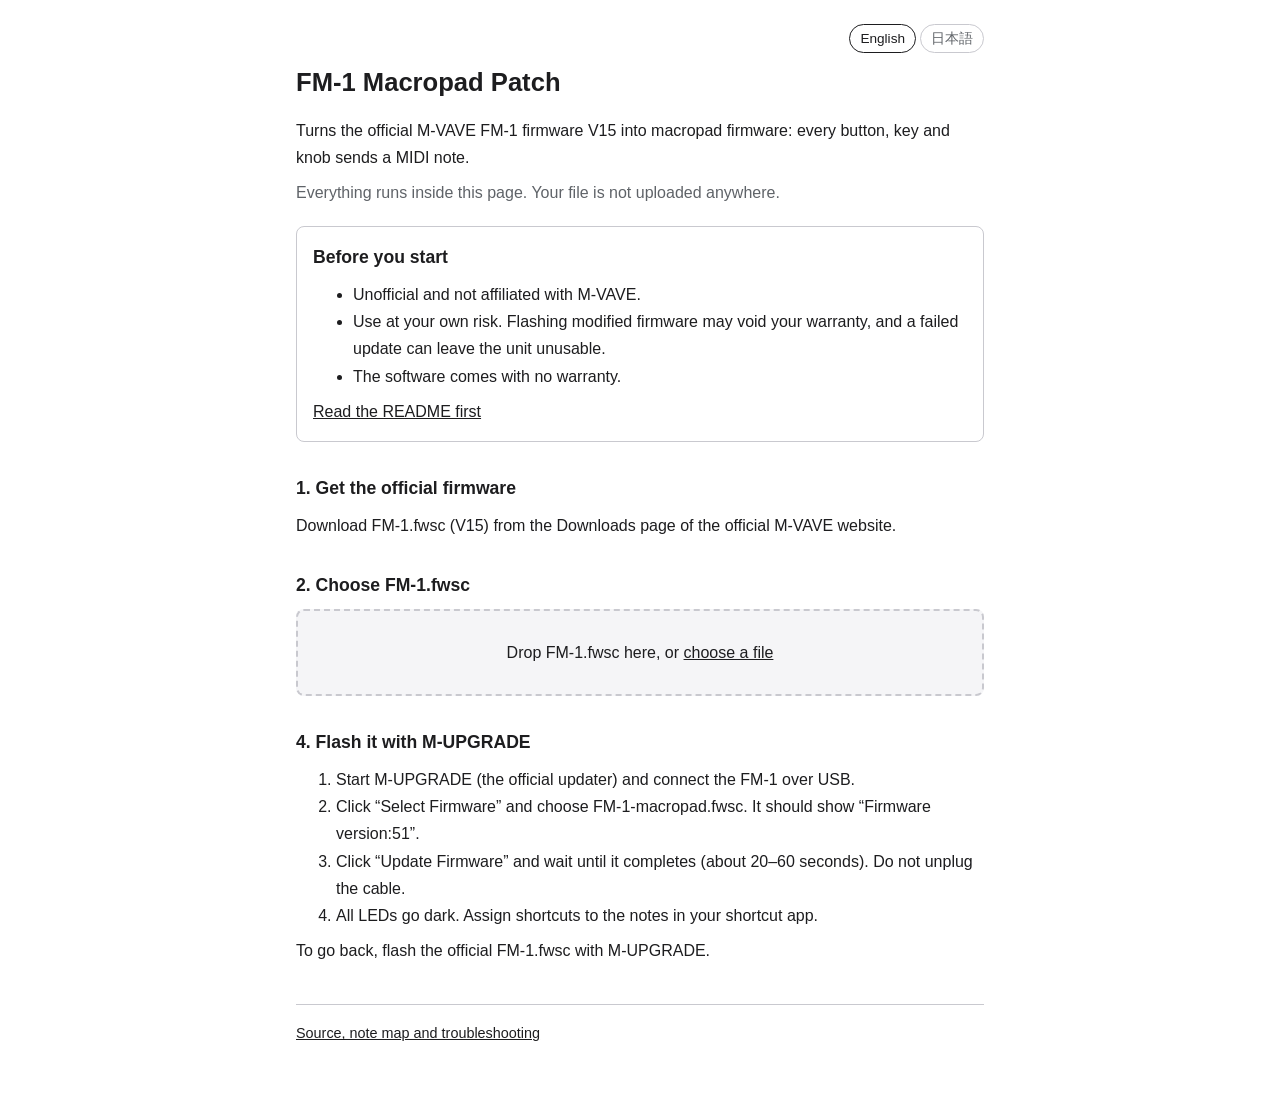
==== docs/index.html @ 9331178f "Initial release candidate Co-Authored-By: Claude Opus 5.5 <noreply@anthropic.com>" ====
<!doctype html>
<html lang="en">
<head>
<meta charset="utf-8">
<meta name="viewport" content="width=device-width, initial-scale=1">
<meta http-equiv="Content-Security-Policy" content="default-src 'none'; script-src 'sha256-F36g18kJxnpyxcwaMQvon4078JYn/n/a5xPCTMk+abI='; style-src 'sha256-Yjx1N4T/GrmYf47Fwh4jRkwu+U7LwGUMo6tkCJ23PoU='; base-uri 'none'; form-action 'none'">
<meta name="referrer" content="no-referrer">
<title>FM-1 Macropad Patch</title>
<style>:root {
  --bg: #ffffff;
  --fg: #1d1d1f;
  --muted: #5f6368;
  --line: #c9c9cf;
  --panel: #f5f5f7;
  --accent: #1d1d1f;
  --accent-fg: #ffffff;
  --ok: #1e7b34;
  --ng: #b3261e;
}
@media (prefers-color-scheme: dark) {
  :root {
    --bg: #161618;
    --fg: #ececf0;
    --muted: #a0a0a8;
    --line: #3a3a40;
    --panel: #212125;
    --accent: #ececf0;
    --accent-fg: #161618;
    --ok: #6fcf86;
    --ng: #ff8a80;
  }
}
* { box-sizing: border-box; }
body {
  margin: 0;
  background: var(--bg);
  color: var(--fg);
  font: 16px/1.7 -apple-system, BlinkMacSystemFont, "Segoe UI", "Hiragino Sans", "Yu Gothic UI", "Noto Sans JP", sans-serif;
}
main { max-width: 720px; margin: 0 auto; padding: 24px 16px 48px; }
h1 { font-size: 1.6rem; margin: 8px 0 12px; }
h2 { font-size: 1.1rem; margin: 32px 0 8px; }
p, ul, ol { margin: 8px 0; }
a { color: inherit; }
code, pre { font-family: ui-monospace, SFMono-Regular, Menlo, Consolas, monospace; font-size: 0.85rem; }
.lang { display: flex; justify-content: flex-end; gap: 4px; }
.lang button {
  font: inherit; font-size: 0.85rem; padding: 2px 10px; cursor: pointer;
  background: transparent; color: var(--muted); border: 1px solid var(--line); border-radius: 999px;
}
.lang button[aria-pressed="true"] { color: var(--fg); border-color: var(--fg); }
.local { color: var(--muted); }
.warn { border: 1px solid var(--line); border-radius: 8px; padding: 4px 16px 8px; margin-top: 20px; }
.warn h2 { margin-top: 12px; }
.drop {
  border: 2px dashed var(--line); border-radius: 8px; padding: 28px 16px; text-align: center;
  background: var(--panel);
}
.drop.over { border-color: var(--fg); }
.pick { cursor: pointer; text-decoration: underline; }
.pick input { position: absolute; width: 1px; height: 1px; opacity: 0; }
.pick:focus-within { outline: 2px solid var(--fg); outline-offset: 2px; }
.checks { list-style: none; padding: 0; }
.checks .ok { color: var(--ok); }
.checks .ng { color: var(--ng); }
.error { color: var(--ng); }
details pre { background: var(--panel); padding: 8px 12px; border-radius: 6px; overflow-x: auto; }
.button {
  display: inline-block; padding: 10px 20px; border-radius: 8px; text-decoration: none;
  background: var(--accent); color: var(--accent-fg); font-weight: 600;
}
.sha { color: var(--muted); font-size: 0.9rem; }
.sha code { word-break: break-all; }
footer { margin-top: 40px; padding-top: 16px; border-top: 1px solid var(--line); font-size: 0.9rem; }
</style>
</head>
<body>
<main>
  <nav class="lang" aria-label="Language">
    <button id="lang-en" type="button" aria-pressed="true">English</button>
    <button id="lang-ja" type="button" aria-pressed="false">日本語</button>
  </nav>

  <h1 data-i18n="title">FM-1 Macropad Patch</h1>
  <p data-i18n="lead"></p>
  <p class="local" data-i18n="local"></p>

  <section class="warn" aria-labelledby="warn-title">
    <h2 id="warn-title" data-i18n="warnTitle"></h2>
    <ul>
      <li data-i18n="warn1"></li>
      <li data-i18n="warn2"></li>
      <li data-i18n="warn3"></li>
    </ul>
    <p><a id="readme-link" rel="noopener" data-i18n="warnMore"></a></p>
  </section>

  <section>
    <h2 data-i18n="step1"></h2>
    <p data-i18n="step1Body"></p>
  </section>

  <section>
    <h2 data-i18n="step2"></h2>
    <div id="drop" class="drop">
      <span data-i18n="drop"></span>
      <label class="pick"><input id="file" type="file" accept=".fwsc"><span data-i18n="choose"></span></label>
    </div>
    <ul id="checks" class="checks" aria-live="polite"></ul>
    <p id="error" class="error" hidden></p>
    <details id="detail" hidden>
      <summary data-i18n="details"></summary>
      <pre id="detail-body"></pre>
    </details>
  </section>

  <section id="result" hidden>
    <h2 data-i18n="step3"></h2>
    <p><a id="download" class="button" download="FM-1-macropad.fwsc" data-i18n="download"></a></p>
    <p class="sha"><span data-i18n="outSha"></span><br><code id="out-sha"></code></p>
  </section>

  <section>
    <h2 data-i18n="step4"></h2>
    <ol>
      <li data-i18n="step4a"></li>
      <li data-i18n="step4b"></li>
      <li data-i18n="step4c"></li>
      <li data-i18n="step4d"></li>
    </ol>
    <p data-i18n="revert"></p>
  </section>

  <footer><a id="repo-link" rel="noopener" data-i18n="footer"></a></footer>
</main>
<script>// Generated by web/export_patches.py from fm1patch.py. Do not edit by hand.
var FM1_SPEC = {
 "stockSha256": "db1642b2b6fa5c2cccb11ffd13878068bb28601678d3644049f99dc40e7edb8a",
 "expectedOutSha256": "4192103baeef0b4601a60e0ec55cd517371ec9834ce2e6b2964647e22aa98641",
 "stockVer": "FM-1_015",
 "ver": "FM-1_051",
 "eqPad": 251,
 "flashDisk": 1044,
 "flashSize": 602112,
 "appAreaBase": 16384,
 "appBinFw": 16672,
 "appSize": 581564,
 "chipKey": 38927,
 "hdrKey": 65535,
 "cfgE": 598619,
 "eqE": 598651,
 "eqDataLen": 2873,
 "eqNamePad": 598682,
 "verOff": 322148,
 "patches": [
  {
   "name": "A key_id = r7 + 1 (buttons included)",
   "off": 148390,
   "want": "70e17f7c",
   "new": "00e10170"
  },
  {
   "name": "B key_id > 13 -> > 0 (all buttons to the note path)",
   "off": 148394,
   "want": "00fcbf1a",
   "new": "00fcbf00"
  },
  {
   "name": "C range check 40 -> 63",
   "off": 148780,
   "want": "00fcf050",
   "new": "00fcf07e"
  },
  {
   "name": "D note-on array -> reserved RAM",
   "off": 148852,
   "want": "f01843e0d304",
   "new": "c3ff30fcc701"
  },
  {
   "name": "E note-off array -> reserved RAM",
   "off": 149014,
   "want": "0017b4e000af48e0d304d8eea018",
   "new": "00170a16c8ff30fcc701d8eea018"
  },
  {
   "name": "F heap ceiling -256 B (reserves the RAM)",
   "off": 351980,
   "want": "30fdc701",
   "new": "30fcc701"
  },
  {
   "name": "G2 call BLOB from the knob reader",
   "off": 154572,
   "want": "f1170119",
   "new": "bfea6ef5"
  },
  {
   "name": "H2 nop x2",
   "off": 154576,
   "want": "42e1e016",
   "new": "00000000"
  },
  {
   "name": "J knob event class 7 -> exit",
   "off": 148388,
   "want": "a600",
   "new": "bd01"
  },
  {
   "name": "BLOB build a key event with direction",
   "off": 149164,
   "want": "011630ed0c00412c173430edf40f1716",
   "new": "f11799af11b30119198142e140198000"
  },
  {
   "name": "K nop LED-on call on key press",
   "off": 148904,
   "want": "bfea97d5",
   "new": "00000000"
  },
  {
   "name": "L nop SAVE LED-on call",
   "off": 135148,
   "want": "bfea75f0",
   "new": "00000000"
  },
  {
   "name": "M HOME LED blink -> always off",
   "off": 150152,
   "want": "40284121",
   "new": "40284120"
  },
  {
   "name": "P1 LED scan IRQ: column value r7 = 0",
   "off": 558910,
   "want": "d8ee6077",
   "new": "47200000"
  },
  {
   "name": "P2 LED scan IRQ: nop the dim-mask OR",
   "off": 558924,
   "want": "1719",
   "new": "0000"
  },
  {
   "name": "N display init: DISPON -> DISPOFF",
   "off": 139888,
   "want": "42ea2910",
   "new": "42ea2810"
  }
 ]
};
if (typeof module !== 'undefined') module.exports = FM1_SPEC;

// FM-1 macropad patch: browser / Node port of build_kbpatch_v15.py.
// Pure functions only. Nothing here touches the network or the DOM.
var FM1Patch = (function () {
  'use strict';

  // ---- SHA-256 (self-contained so the page also works from file://) ----
  var K = new Uint32Array([
    0x428a2f98, 0x71374491, 0xb5c0fbcf, 0xe9b5dba5, 0x3956c25b, 0x59f111f1, 0x923f82a4, 0xab1c5ed5,
    0xd807aa98, 0x12835b01, 0x243185be, 0x550c7dc3, 0x72be5d74, 0x80deb1fe, 0x9bdc06a7, 0xc19bf174,
    0xe49b69c1, 0xefbe4786, 0x0fc19dc6, 0x240ca1cc, 0x2de92c6f, 0x4a7484aa, 0x5cb0a9dc, 0x76f988da,
    0x983e5152, 0xa831c66d, 0xb00327c8, 0xbf597fc7, 0xc6e00bf3, 0xd5a79147, 0x06ca6351, 0x14292967,
    0x27b70a85, 0x2e1b2138, 0x4d2c6dfc, 0x53380d13, 0x650a7354, 0x766a0abb, 0x81c2c92e, 0x92722c85,
    0xa2bfe8a1, 0xa81a664b, 0xc24b8b70, 0xc76c51a3, 0xd192e819, 0xd6990624, 0xf40e3585, 0x106aa070,
    0x19a4c116, 0x1e376c08, 0x2748774c, 0x34b0bcb5, 0x391c0cb3, 0x4ed8aa4a, 0x5b9cca4f, 0x682e6ff3,
    0x748f82ee, 0x78a5636f, 0x84c87814, 0x8cc70208, 0x90befffa, 0xa4506ceb, 0xbef9a3f7, 0xc67178f2
  ]);

  function sha256Hex(bytes) {
    var len = bytes.length;
    var padded = new Uint8Array(((len + 9 + 63) >> 6) << 6);
    padded.set(bytes);
    padded[len] = 0x80;
    var bitsHi = Math.floor(len / 0x20000000), bitsLo = (len << 3) >>> 0;
    var dv = new DataView(padded.buffer);
    dv.setUint32(padded.length - 8, bitsHi);
    dv.setUint32(padded.length - 4, bitsLo);
    var h = new Uint32Array([0x6a09e667, 0xbb67ae85, 0x3c6ef372, 0xa54ff53a,
                             0x510e527f, 0x9b05688c, 0x1f83d9ab, 0x5be0cd19]);
    var w = new Uint32Array(64);
    for (var off = 0; off < padded.length; off += 64) {
      for (var i = 0; i < 16; i++) w[i] = dv.getUint32(off + i * 4);
      for (i = 16; i < 64; i++) {
        var x = w[i - 15], y = w[i - 2];
        var s0 = ((x >>> 7) | (x << 25)) ^ ((x >>> 18) | (x << 14)) ^ (x >>> 3);
        var s1 = ((y >>> 17) | (y << 15)) ^ ((y >>> 19) | (y << 13)) ^ (y >>> 10);
        w[i] = (w[i - 16] + s0 + w[i - 7] + s1) >>> 0;
      }
      var a = h[0], b = h[1], c = h[2], d = h[3], e = h[4], f = h[5], g = h[6], hh = h[7];
      for (i = 0; i < 64; i++) {
        var S1 = ((e >>> 6) | (e << 26)) ^ ((e >>> 11) | (e << 21)) ^ ((e >>> 25) | (e << 7));
        var ch = (e & f) ^ (~e & g);
        var t1 = (hh + S1 + ch + K[i] + w[i]) >>> 0;
        var S0 = ((a >>> 2) | (a << 30)) ^ ((a >>> 13) | (a << 19)) ^ ((a >>> 22) | (a << 10));
        var maj = (a & b) ^ (a & c) ^ (b & c);
        var t2 = (S0 + maj) >>> 0;
        hh = g; g = f; f = e; e = (d + t1) >>> 0;
        d = c; c = b; b = a; a = (t1 + t2) >>> 0;
      }
      h[0] = (h[0] + a) >>> 0; h[1] = (h[1] + b) >>> 0; h[2] = (h[2] + c) >>> 0; h[3] = (h[3] + d) >>> 0;
      h[4] = (h[4] + e) >>> 0; h[5] = (h[5] + f) >>> 0; h[6] = (h[6] + g) >>> 0; h[7] = (h[7] + hh) >>> 0;
    }
    var hex = '';
    for (i = 0; i < 8; i++) hex += ('00000000' + h[i].toString(16)).slice(-8);
    return hex;
  }

  // ---- JieLi CRC16 (poly 0x1021, init 0, MSB first) and ciphers ----
  var T16 = (function () {
    var t = new Uint16Array(256);
    for (var i = 0; i < 256; i++) {
      var c = i << 8;
      for (var j = 0; j < 8; j++) c = (c & 0x8000) ? ((c << 1) ^ 0x1021) : (c << 1);
      t[i] = c & 0xFFFF;
    }
    return t;
  })();

  function crc16(buf, start, end) {
    var crc = 0;
    for (var i = start; i < end; i++) crc = ((crc << 8) & 0xFFFF) ^ T16[((crc >> 8) ^ buf[i]) & 0xFF];
    return crc;
  }

  function encCipher(buf, off, size, key) {
    for (var i = 0; i < size; i++) {
      buf[off + i] ^= key & 0xFF;
      key = ((key << 1) ^ ((key & 0x8000) ? 0x1021 : 0)) & 0xFFFF;
    }
  }

  function sfcCipher(buf, off, size, base, key) {
    for (var i = 0; i < size; i += 32) {
      encCipher(buf, off + i, Math.min(size - i, 32), key ^ ((off + i - base) >> 2));
    }
  }

  function putU16(buf, off, v) { buf[off] = v & 0xFF; buf[off + 1] = (v >> 8) & 0xFF; }
  function getU16(buf, off) { return buf[off] | (buf[off + 1] << 8); }

  function fromHex(s) {
    var out = new Uint8Array(s.length / 2);
    for (var i = 0; i < out.length; i++) out[i] = parseInt(s.substr(i * 2, 2), 16);
    return out;
  }
  function toHex(buf, start, end) {
    var s = '';
    for (var i = start; i < end; i++) s += ('0' + buf[i].toString(16)).slice(-2);
    return s;
  }
  function ascii(s) {
    var out = new Uint8Array(s.length);
    for (var i = 0; i < s.length; i++) out[i] = s.charCodeAt(i);
    return out;
  }

  function fixUfwHeader(data, flash, ver, hdrKey) {
    var header = new Uint8Array(20 * 0x2F);
    for (var i = 0; i < 20; i++) header.set(data.subarray(i * 0x30, i * 0x30 + 0x2F), i * 0x2F);
    encCipher(header, 0, 0x40, hdrKey);
    var numents = getU16(header, 8);
    var headersize = 0x40 + numents * 0x50;
    if (headersize > header.length) throw new Error('header: unexpected entry count ' + numents);
    var off;
    for (off = 0x40; off < headersize; off += 0x50) encCipher(header, off, 0x50, hdrKey);
    for (off = 0x40; off < headersize; off += 0x50) {
      if (getU16(header, off) === 0) putU16(header, off + 4, crc16(flash, 0, flash.length));
    }
    for (off = 0x40; off < headersize; off += 0x50) encCipher(header, off, 0x50, hdrKey);
    putU16(header, 2, crc16(header, 0x40, headersize));
    putU16(header, 0, crc16(header, 2, 0x40));
    encCipher(header, 0, 0x40, hdrKey);
    for (i = 0; i < 20; i++) {
      data.set(header.subarray(i * 0x2F, (i + 1) * 0x2F), i * 0x30);
      data[i * 0x30 + 0x2F] = i < ver.length ? (ver[i] + i + 1) & 0xFF : 0x7D;
    }
  }

  // Returns { ok, error?, checks: [{id, off, ok, got, want}], output?, outSha256? }.
  // `raw` is the official FM-1.fwsc as a Uint8Array; it is never modified.
  function patch(raw, spec) {
    var result = { ok: false, inSha256: sha256Hex(raw), checks: [] };
    if (result.inSha256 !== spec.stockSha256) {
      result.error = 'sha256';
      return result;
    }
    var data = new Uint8Array(raw);
    var flash = data.slice(spec.flashDisk, spec.flashDisk + spec.flashSize);
    var base = spec.appAreaBase;
    sfcCipher(flash, base, flash.length - base, base, spec.chipKey);
    var app = flash.subarray(spec.appBinFw, spec.appBinFw + spec.appSize);

    var stockVer = ascii(spec.stockVer);
    if (toHex(app, spec.verOff, spec.verOff + 8) !== toHex(stockVer, 0, 8)) {
      result.error = 'decrypt';
      return result;
    }
    if (flash[spec.eqNamePad] !== 0xFF) {
      result.error = 'eqpad';
      return result;
    }

    var allOk = true;
    spec.patches.forEach(function (p) {
      var want = fromHex(p.want), neu = fromHex(p.new);
      if (want.length !== neu.length) throw new Error(p.name + ': not same length');
      var got = toHex(app, p.off, p.off + want.length);
      var ok = got === p.want;
      result.checks.push({ id: p.name.split(' ')[0], off: p.off, len: want.length, ok: ok, got: got, want: p.want });
      if (ok) app.set(neu, p.off); else allOk = false;
    });
    if (!allOk) {
      result.error = 'mismatch';
      return result;
    }
    var ver = ascii(spec.ver);
    app.set(ver, spec.verOff);
    flash[spec.eqNamePad] = spec.eqPad;

    // JLFS: app.bin entry -> app area header -> eq -> cfg (same order as the Python builder)
    var fw = spec.appBinFw, cfgE = spec.cfgE, eqE = spec.eqE;
    putU16(flash, 0x4022, crc16(flash, fw, fw + spec.appSize));
    putU16(flash, 0x4020, crc16(flash, 0x4022, 0x4040));
    putU16(flash, base + 2, crc16(flash, 0x4020, cfgE));
    putU16(flash, base, crc16(flash, base + 2, base + 32));
    putU16(flash, eqE, crc16(flash, eqE + 2, eqE + 32));
    putU16(flash, cfgE + 2, crc16(flash, eqE, eqE + 32 + spec.eqDataLen));
    putU16(flash, cfgE, crc16(flash, cfgE + 2, cfgE + 32));

    sfcCipher(flash, base, flash.length - base, base, spec.chipKey);
    data.set(flash, spec.flashDisk);
    fixUfwHeader(data, flash, ver, spec.hdrKey);

    result.ok = true;
    result.output = data;
    result.outSha256 = sha256Hex(data);
    result.outMatchesExpected = result.outSha256 === spec.expectedOutSha256;
    return result;
  }

  return { patch: patch, sha256Hex: sha256Hex, crc16: crc16 };
})();

if (typeof module !== 'undefined') module.exports = FM1Patch;

// Page logic. Reads the chosen file locally, runs FM1Patch.patch, offers the result as a download.
(function () {
  'use strict';
  var REPO = 'https://github.com/smememe/fm1-macropad-patch';

  var STR = {
    en: {
      title: 'FM-1 Macropad Patch',
      lead: 'Turns the official M-VAVE FM-1 firmware V15 into macropad firmware: every button, key and knob sends a MIDI note.',
      local: 'Everything runs inside this page. Your file is not uploaded anywhere.',
      warnTitle: 'Before you start',
      warn1: 'Unofficial and not affiliated with M-VAVE.',
      warn2: 'Use at your own risk. Flashing modified firmware may void your warranty, and a failed update can leave the unit unusable.',
      warn3: 'The software comes with no warranty.',
      warnMore: 'Read the README first',
      step1: '1. Get the official firmware',
      step1Body: 'Download FM-1.fwsc (V15) from the Downloads page of the official M-VAVE website.',
      step2: '2. Choose FM-1.fwsc',
      drop: 'Drop FM-1.fwsc here, or',
      choose: 'choose a file',
      step3: '3. Download the patched firmware',
      working: 'Checking…',
      okSha: 'Official V15 firmware confirmed',
      okSites: 'All 16 patch sites match',
      okOut: 'Output matches the expected result',
      details: 'Details',
      download: 'Download FM-1-macropad.fwsc',
      outSha: 'SHA-256 of the output',
      errSha: 'This is not the official V15 FM-1.fwsc (SHA-256 does not match). Choose the file downloaded from the M-VAVE website. If M-VAVE has replaced the file, please report it in Issues.',
      errOther: 'The file has unexpected content. Nothing was produced. Please report it in Issues.',
      errRead: 'Could not read the file.',
      step4: '4. Flash it with M-UPGRADE',
      step4a: 'Start M-UPGRADE (the official updater) and connect the FM-1 over USB.',
      step4b: 'Click “Select Firmware” and choose FM-1-macropad.fwsc. It should show “Firmware version:51”.',
      step4c: 'Click “Update Firmware” and wait until it completes (about 20–60 seconds). Do not unplug the cable.',
      step4d: 'All LEDs go dark. Assign shortcuts to the notes in your shortcut app.',
      revert: 'To go back, flash the official FM-1.fwsc with M-UPGRADE.',
      footer: 'Source, note map and troubleshooting'
    },
    ja: {
      title: 'FM-1 マクロパッド化パッチ',
      lead: 'M-VAVE FM-1 の公式ファームウェア V15 を、ボタン・鍵盤・ノブのすべてが MIDI のノートを送るマクロパッド用に書き換えます。',
      local: '処理はすべてこのページの中で行います。選んだファイルはどこにも送信されません。',
      warnTitle: '使う前に',
      warn1: '非公式の改造です。M-VAVE とは関係ありません。',
      warn2: '自己責任でお使いください。改造したファームウェアを書き込むとメーカー保証を受けられなくなる場合があります。書き込みに失敗すると、本体が使えなくなるおそれがあります。',
      warn3: 'このソフトウェアは無保証です。',
      warnMore: '先に README をお読みください',
      step1: '1. 公式ファームウェアを入手する',
      step1Body: 'M-VAVE 公式サイトの Downloads ページから FM-1.fwsc（V15）をダウンロードします。',
      step2: '2. FM-1.fwsc を選ぶ',
      drop: 'FM-1.fwsc をここにドラッグするか、',
      choose: 'ファイルを選ぶ',
      step3: '3. 改造版をダウンロードする',
      working: '確認中…',
      okSha: '公式 V15 であることを確認しました',
      okSites: '書き換える 16 か所がすべて一致しました',
      okOut: '出力が期待どおりの内容になりました',
      details: '詳細',
      download: 'FM-1-macropad.fwsc をダウンロード',
      outSha: '出力の SHA-256',
      errSha: '公式 V15 の FM-1.fwsc ではありません（SHA-256 が一致しません）。M-VAVE 公式サイトからダウンロードしたファイルを選んでください。M-VAVE がファイルを差し替えた場合は、Issues でお知らせください。',
      errOther: 'ファイルの中身が想定と違うため、何も作成しませんでした。Issues でお知らせください。',
      errRead: 'ファイルを読み込めませんでした。',
      step4: '4. M-UPGRADE で書き込む',
      step4a: '公式の書き込みアプリ M-UPGRADE を起動し、FM-1 を USB でつなぎます。',
      step4b: '「Select Firmware」で FM-1-macropad.fwsc を選びます。「Firmware version:51」と表示されます。',
      step4c: '「Update Firmware」を押し、完了するまで待ちます（20〜60 秒ほど）。途中でケーブルを抜かないでください。',
      step4d: 'LED がすべて消えます。ショートカット用のアプリで、各ノートにショートカットを割り当ててください。',
      revert: '元に戻すときは、M-UPGRADE で公式の FM-1.fwsc を書き込みます。',
      footer: 'ソースコード・ノート番号の対応表・困ったとき'
    }
  };

  var lang = /^ja\b/i.test(navigator.language || '') ? 'ja' : 'en';
  var lastResult = null;
  var downloadUrl = null;

  function $(id) { return document.getElementById(id); }
  function t(key) { return STR[lang][key]; }

  function applyLang() {
    document.documentElement.lang = lang;
    document.title = t('title');
    var nodes = document.querySelectorAll('[data-i18n]');
    for (var i = 0; i < nodes.length; i++) nodes[i].textContent = t(nodes[i].getAttribute('data-i18n'));
    $('lang-en').setAttribute('aria-pressed', String(lang === 'en'));
    $('lang-ja').setAttribute('aria-pressed', String(lang === 'ja'));
    $('readme-link').href = REPO + (lang === 'ja' ? '/blob/main/README.ja.md' : '#readme');
    $('repo-link').href = REPO;
    if (lastResult) render(lastResult);
  }

  function item(ok, text) {
    var li = document.createElement('li');
    li.className = ok ? 'ok' : 'ng';
    li.textContent = (ok ? '✓ ' : '✗ ') + text;
    return li;
  }

  function render(r) {
    var list = $('checks');
    list.textContent = '';
    $('error').hidden = true;
    $('result').hidden = true;
    if (r.readError) {
      $('error').textContent = t('errRead');
      $('error').hidden = false;
      return;
    }
    if (r.error === 'sha256') {
      list.appendChild(item(false, t('errSha')));
      return;
    }
    if (r.error === 'exception') {
      $('error').textContent = t('errOther') + ' (' + r.message + ')';
      $('error').hidden = false;
      return;
    }
    list.appendChild(item(true, t('okSha')));
    var sitesOk = r.checks.length > 0 && r.checks.every(function (c) { return c.ok; });
    if (!r.ok || !sitesOk || !r.outMatchesExpected) {
      if (r.checks.length) list.appendChild(item(sitesOk, t('okSites')));
      $('error').textContent = t('errOther');
      $('error').hidden = false;
      renderDetails(r);
      return;
    }
    list.appendChild(item(true, t('okSites')));
    list.appendChild(item(true, t('okOut')));
    renderDetails(r);
    $('out-sha').textContent = r.outSha256;
    $('result').hidden = false;
  }

  function renderDetails(r) {
    var pre = $('detail-body');
    pre.textContent = r.checks.map(function (c) {
      return (c.ok ? 'OK ' : 'NG ') + ('     ' + c.id).slice(-5) + '  0x' + c.off.toString(16) +
        '  ' + c.len + ' B' + (c.ok ? '' : '  got ' + c.got + ' / want ' + c.want);
    }).join('\n');
    $('detail').hidden = r.checks.length === 0;
  }

  function handleFile(file) {
    if (!file) return;
    if (downloadUrl) { URL.revokeObjectURL(downloadUrl); downloadUrl = null; }
    $('checks').textContent = '';
    $('checks').appendChild(item(true, t('working')));
    $('result').hidden = true;
    $('detail').hidden = true;
    $('error').hidden = true;
    var reader = new FileReader();
    reader.onload = function () {
      // Let the "Checking…" line paint before the synchronous work starts.
      setTimeout(function () {
        var r;
        try {
          r = FM1Patch.patch(new Uint8Array(reader.result), FM1_SPEC);
        } catch (e) {
          r = { ok: false, error: 'exception', checks: [], message: String(e) };
        }
        lastResult = r;
        if (r.ok && r.outMatchesExpected) {
          downloadUrl = URL.createObjectURL(new Blob([r.output], { type: 'application/octet-stream' }));
          $('download').href = downloadUrl;
        }
        render(r);
      }, 30);
    };
    reader.onerror = function () { lastResult = { readError: true, checks: [] }; render(lastResult); };
    reader.readAsArrayBuffer(file);
  }

  function setup() {
    $('lang-en').addEventListener('click', function () { lang = 'en'; applyLang(); });
    $('lang-ja').addEventListener('click', function () { lang = 'ja'; applyLang(); });
    $('file').addEventListener('change', function (e) { handleFile(e.target.files[0]); });
    var zone = $('drop');
    ['dragenter', 'dragover'].forEach(function (ev) {
      zone.addEventListener(ev, function (e) { e.preventDefault(); zone.classList.add('over'); });
    });
    ['dragleave', 'drop'].forEach(function (ev) {
      zone.addEventListener(ev, function () { zone.classList.remove('over'); });
    });
    zone.addEventListener('drop', function (e) {
      e.preventDefault();
      handleFile(e.dataTransfer.files[0]);
    });
    // A file dropped outside the zone must not make the browser navigate away from the page.
    window.addEventListener('dragover', function (e) { e.preventDefault(); });
    window.addEventListener('drop', function (e) { e.preventDefault(); });
    applyLang();
  }

  if (document.readyState === 'loading') document.addEventListener('DOMContentLoaded', setup);
  else setup();
})();
</script>
</body>
</html>
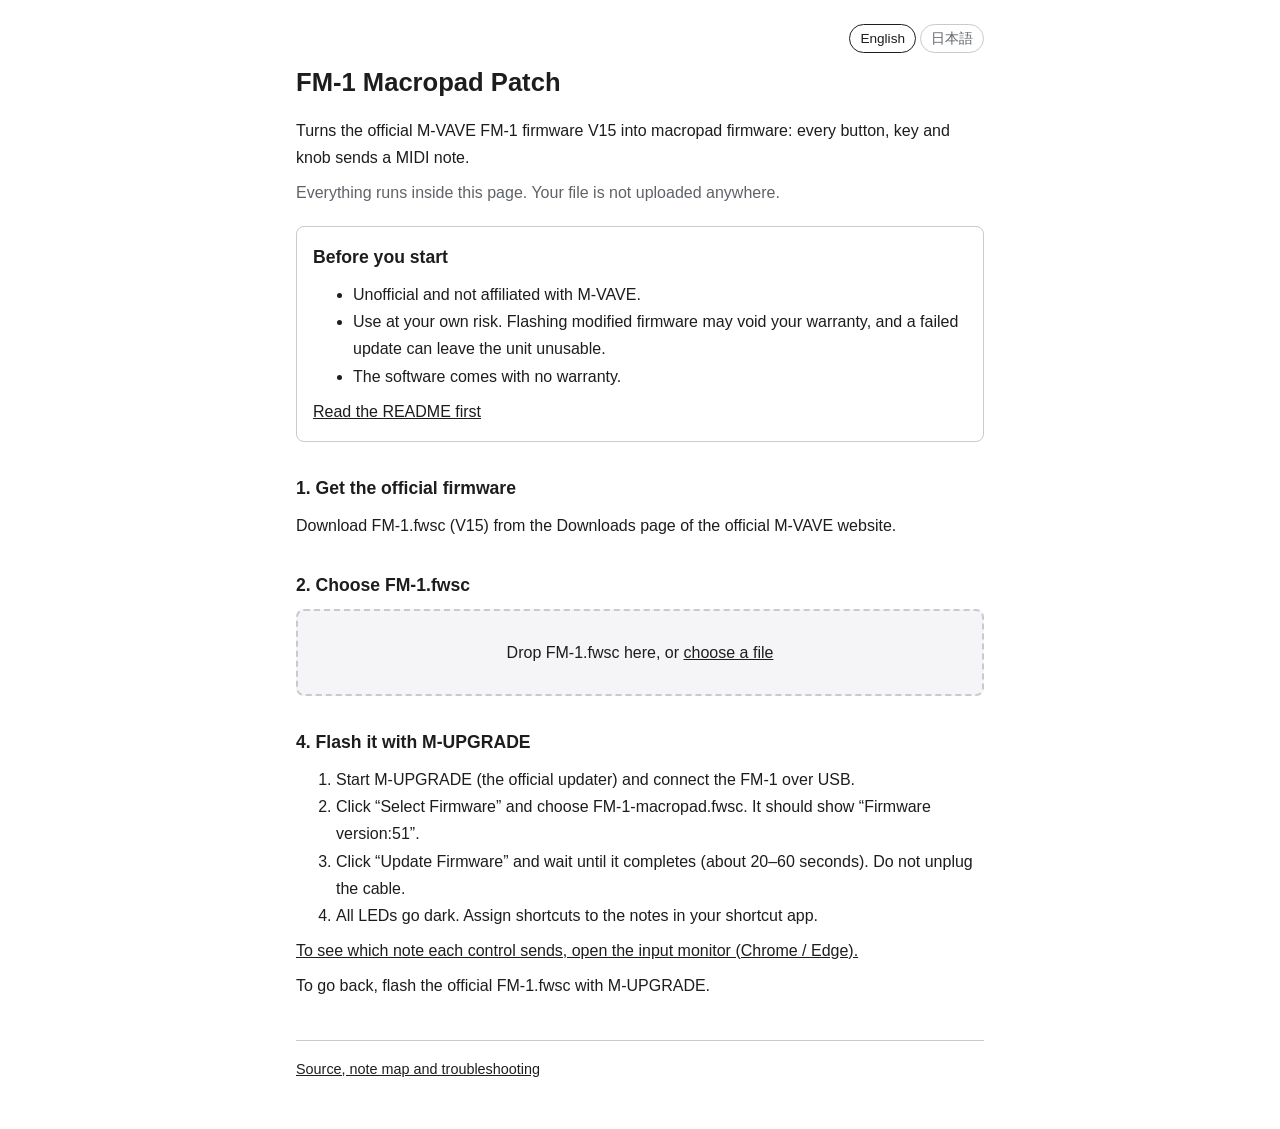
==== commit 0e6b52c2: "Add input monitor page (Web MIDI) and share the layout drawing - docs/monitor.html: lights up the pr" ====
--- a/docs/index.html
+++ b/docs/index.html
@@ -3,7 +3,7 @@
 <head>
 <meta charset="utf-8">
 <meta name="viewport" content="width=device-width, initial-scale=1">
-<meta http-equiv="Content-Security-Policy" content="default-src 'none'; script-src 'sha256-F36g18kJxnpyxcwaMQvon4078JYn/n/a5xPCTMk+abI='; style-src 'sha256-Yjx1N4T/GrmYf47Fwh4jRkwu+U7LwGUMo6tkCJ23PoU='; base-uri 'none'; form-action 'none'">
+<meta http-equiv="Content-Security-Policy" content="default-src 'none'; script-src 'sha256-zL4UL6gEJAhBWDk/8zNYif8wfGkL0VmfI5u5S+iXujg='; style-src 'sha256-Yjx1N4T/GrmYf47Fwh4jRkwu+U7LwGUMo6tkCJ23PoU='; base-uri 'none'; form-action 'none'">
 <meta name="referrer" content="no-referrer">
 <title>FM-1 Macropad Patch</title>
 <style>:root {
@@ -128,6 +128,7 @@
       <li data-i18n="step4c"></li>
       <li data-i18n="step4d"></li>
     </ol>
+    <p><a href="monitor.html" data-i18n="monitor"></a></p>
     <p data-i18n="revert"></p>
   </section>
 
@@ -483,6 +484,7 @@
       step4b: 'Click “Select Firmware” and choose FM-1-macropad.fwsc. It should show “Firmware version:51”.',
       step4c: 'Click “Update Firmware” and wait until it completes (about 20–60 seconds). Do not unplug the cable.',
       step4d: 'All LEDs go dark. Assign shortcuts to the notes in your shortcut app.',
+      monitor: 'To see which note each control sends, open the input monitor (Chrome / Edge).',
       revert: 'To go back, flash the official FM-1.fwsc with M-UPGRADE.',
       footer: 'Source, note map and troubleshooting'
     },
@@ -516,6 +518,7 @@
       step4b: '「Select Firmware」で FM-1-macropad.fwsc を選びます。「Firmware version:51」と表示されます。',
       step4c: '「Update Firmware」を押し、完了するまで待ちます（20〜60 秒ほど）。途中でケーブルを抜かないでください。',
       step4d: 'LED がすべて消えます。ショートカット用のアプリで、各ノートにショートカットを割り当ててください。',
+      monitor: 'どの入力が何番のノートを送るかは、入力モニター（Chrome・Edge）で確かめられます。',
       revert: '元に戻すときは、M-UPGRADE で公式の FM-1.fwsc を書き込みます。',
       footer: 'ソースコード・ノート番号の対応表・困ったとき'
     }
